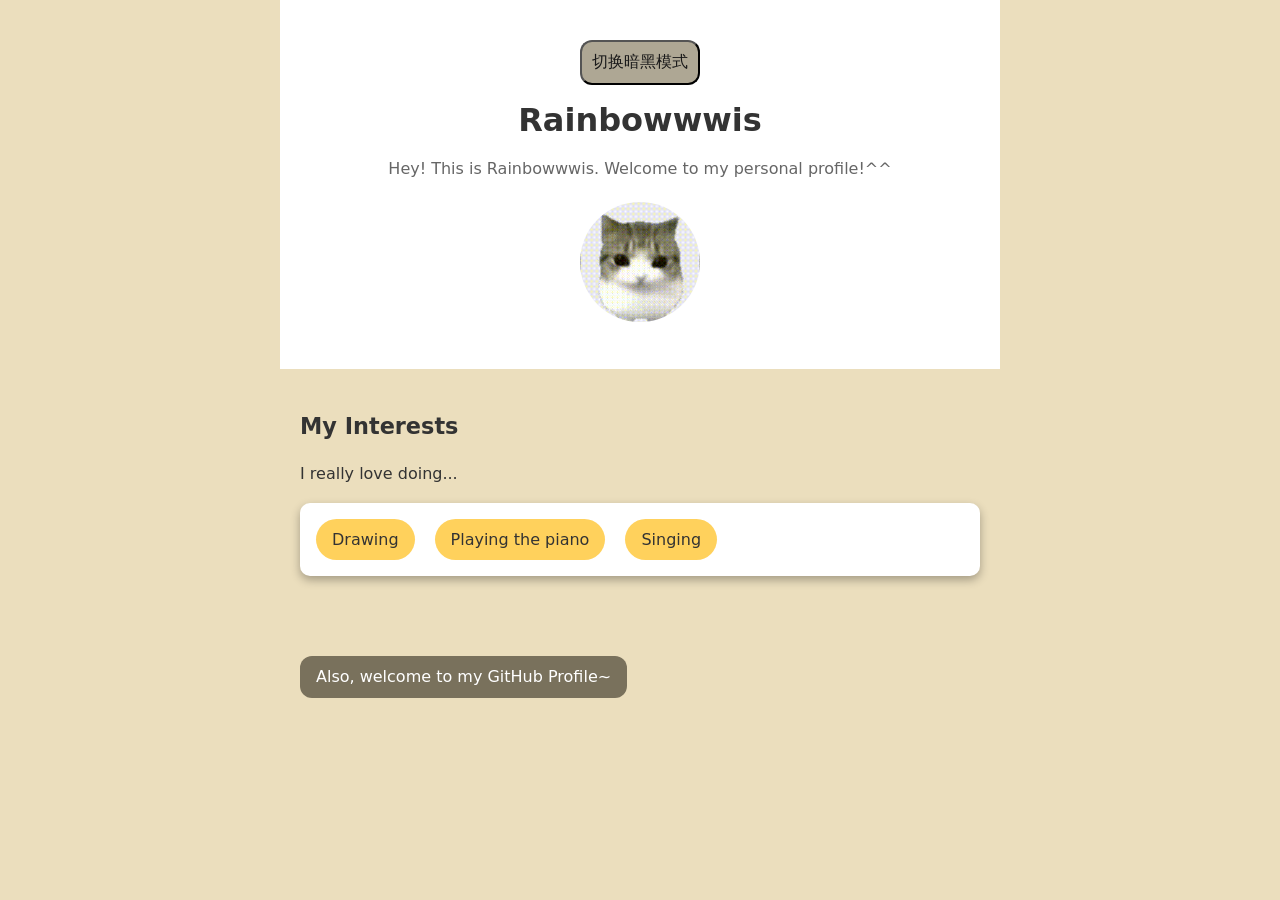
==== index.html @ 91fa4189 "Add files via upload" ====
<!DOCTYPE html>
<html lang="en">
    <head>
        <meta charset="UTF-8">
        <meta name="viewport" content="width=device-width, initial-scale=1.0">
        <title>Rainbowwwis' s profile</title> 
        <link rel="stylesheet" href="style.css">
    </head>
    <body>
        <header>
            <button id="theme-toggle">切换暗黑模式</button>
            <h1>Rainbowwwis</h1>
            <p>Hey! This is Rainbowwwis. Welcome to my personal profile!^^</p>          
            <img src="cat_dance.gif" alt="一只很萌的小猫">
        </header>
        
        <section>
            <h2>My Interests</h2>
            <p>I really love doing...</p>
            <ul>
                <li>Drawing</li>
                <li>Playing the piano</li>
                <li>Singing</li>
            </ul>
        </section>
        
        <footer>
            <a href="https://github.com/Rainbowwwis">Also, welcome to my GitHub Profile~</a>
        </footer>

        <script src="main.js"></script>
    </body>
</html>
---- style.css ----
* {
    margin:0;
    padding:0;
    box-sizing:border-box;
}

body {
    font-family:system-ui, -apple-system, "Segoe UI", sans-serif;
    line-height:1.6;
    color:#333;
    background:#ebdebd;
}

header, section, footer {
    max-width:720px;
    margin:0 auto;
    padding:40px 20px;
}

header {
    background:#fff;
    text-align:center;
}

button {
    background:#aea794;
    border-radius:12px;
    font-size:1rem;
    color:#1a1a1a;
    text-align:center;
    padding:10px 10px;
    margin-bottom:10px;
}


h1 {
    font-size:2rem;
    margin-bottom:10px;
}

header p {
    color:#666;
}

section p {
    margin-bottom:16px;
}

section ul {
    background:#fff;
    border-radius:10px;
    box-shadow:0 4px 10px rgba(0, 0, 0, 0.3);
    list-style:none;
    display:flex;
    gap:20px;
    padding:16px;
    flex-wrap: wrap;
}

section li {
    background:#ffd15c;
    border-radius:999px;
    padding:8px 16px;
    display: flex;
    justify-content: center;
    align-items: center;
}

section li:hover {
    background:#e9b83d;
}

h2 {
    font-size:1.4rem;
    margin-bottom:16px;
}

img {
    width:120px;
    height:120px;
    border-radius:50%;
    object-fit:cover;
    margin-top:20px;
}

a {
    padding:8px 16px;
    background:#79715c;
    color:#fff;
    border-radius:12px;
    text-decoration: none;
    display:inline-block;
}

a:hover {
    background:#4c4635
}

.dark {
    background:#1a1a1a;
    color:#eee;
}

.dark header {
    background:#716759;
}
.dark header p {
    color:#ccc;
}
.dark section ul {
    background:#716759;
}
.dark section li {
    background:#d09900;
    color:#eee;
}
.dark a {
    background:#534c3a;
    color:#eee;
}
.dark a:hover {
    background:#373224
}

@media (max-width: 768px) {
    h1 {
    font-size:1.5rem;
    margin-bottom:10px;
    }

    header, section, footer {
    max-width:720px;
    margin:0 auto;
    padding:24px 16px;
    }

    img {
    width:90px;
    height:90px;
    border-radius:50%;
    object-fit:cover;
    margin-top:20px;
    }
}
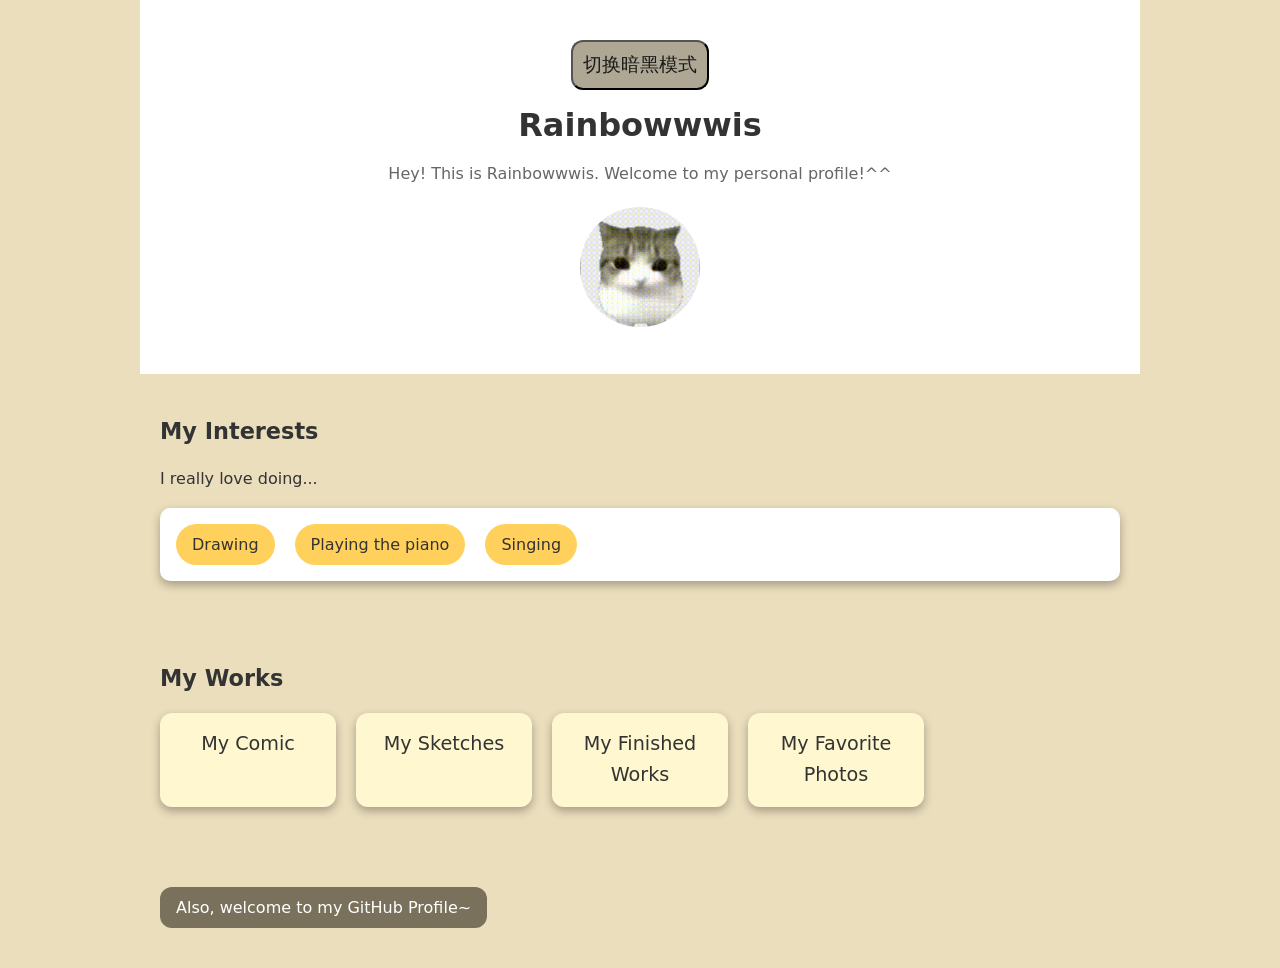
==== commit f1ac2cd6: "Add files via upload" ====
--- a/index.html
+++ b/index.html
@@ -11,7 +11,7 @@
             <button id="theme-toggle">切换暗黑模式</button>
             <h1>Rainbowwwis</h1>
             <p>Hey! This is Rainbowwwis. Welcome to my personal profile!^^</p>          
-            <img src="cat_dance.gif" alt="一只很萌的小猫">
+            <img class="profile-image" src="cat_dance.gif" alt="一只很萌的小猫">
         </header>
         
         <section>
@@ -23,8 +23,18 @@
                 <li>Singing</li>
             </ul>
         </section>
+
+        <section>
+            <h2>My Works</h2>
+            <div class="works-navigation">
+                <a href="comic.html">My Comic</a>
+                <a href="sketch.html">My Sketches</a>
+                <a href="finished.html">My Finished Works</a>
+                <a href="photos.html">My Favorite Photos</a>
+            </div>
+        </section>
         
-        <footer>
+        <footer class="github-btn">
             <a href="https://github.com/Rainbowwwis">Also, welcome to my GitHub Profile~</a>
         </footer>
 
--- a/style.css
+++ b/style.css
@@ -12,9 +12,10 @@
 }
 
 header, section, footer {
-    max-width:720px;
+    max-width:1000px;
     margin:0 auto;
     padding:40px 20px;
+    width:100%;
 }
 
 header {
@@ -25,7 +26,7 @@
 button {
     background:#aea794;
     border-radius:12px;
-    font-size:1rem;
+    font-size:1.2rem;
     color:#1a1a1a;
     text-align:center;
     padding:10px 10px;
@@ -70,12 +71,38 @@
     background:#e9b83d;
 }
 
+.works-navigation {
+    display: grid;
+    grid-template-columns: repeat(5, 1fr);
+    gap: 20px;
+}
+
+.works-navigation a {
+    font-size: 1.2rem;
+    display:block;
+    text-decoration:none;
+    background:#fff7cf;
+    color:#333;
+    padding:16px;
+    border-radius:12px;
+    box-shadow:0 4px 10px rgba(0, 0, 0, 0.3);
+    text-align:center;
+}
+
+.works-navigation a:hover {
+    background:#ffe39b;
+}
+
+.works-navigation a.active {
+    background:#ffca43
+}
+
 h2 {
     font-size:1.4rem;
     margin-bottom:16px;
 }
 
-img {
+.profile-image {
     width:120px;
     height:120px;
     border-radius:50%;
@@ -83,7 +110,72 @@
     margin-top:20px;
 }
 
-a {
+.lightbox {
+    position: fixed;
+    top: 0;
+    left: 0;
+    width: 100%;
+    height: 100%;
+    background: rgba(0, 0, 0, 0.8);
+    display: none;
+    z-index:1000;
+    justify-content: center;
+    align-items: center;
+}
+
+.lightbox img {
+    max-width: 95vw;
+    max-height: 95vh;
+    width: auto !important; 
+    height: auto !important;
+    object-fit: contain;
+    border-radius: 8px;
+    box-shadow: 0 10px 30px rgba(0,0,0,0.5);
+}
+
+figure {
+    background:#fff;
+    border-radius:12px;
+    box-shadow:0 4px 10px rgba(0, 0, 0, 0.3);
+    padding:16px;
+    display:flex;
+    flex-direction:column;
+}
+
+figure img {
+    width: 100%;
+    height: auto;
+    border-radius: 8px;
+    display: block;
+}
+
+figure p {
+    font-size:0.9rem;
+}
+
+figcaption {
+    margin-top: auto;
+}
+
+.comic-gallery img {
+    width:200px;
+}
+
+.comic-gallery {
+    display:grid;
+    grid-template-columns:repeat(3, 1fr);
+    gap:30px;
+}
+
+.sketch-gallery,
+.finished-gallery,
+.photos-gallery {
+    display:grid;
+    grid-template-columns:repeat(4, 1fr);
+    gap:20px;
+}
+
+.github-btn a {
     padding:8px 16px;
     background:#79715c;
     color:#fff;
@@ -92,7 +184,7 @@
     display:inline-block;
 }
 
-a:hover {
+.github-btn a:hover {
     background:#4c4635
 }
 
@@ -120,6 +212,17 @@
 }
 .dark a:hover {
     background:#373224
+}
+
+.dark .works-navigation a {
+    background: #534c3a;
+    color: #eee;
+}
+.dark .works-navigation a.active {
+    background: #433611;
+}
+.dark figure figcaption {
+    color: #1a1a1a;
 }
 
 @media (max-width: 768px) {
@@ -141,4 +244,8 @@
     object-fit:cover;
     margin-top:20px;
     }
-}
+
+    .works-navigation {
+    grid-template-columns: repeat(2, 1fr);
+    }
+}
